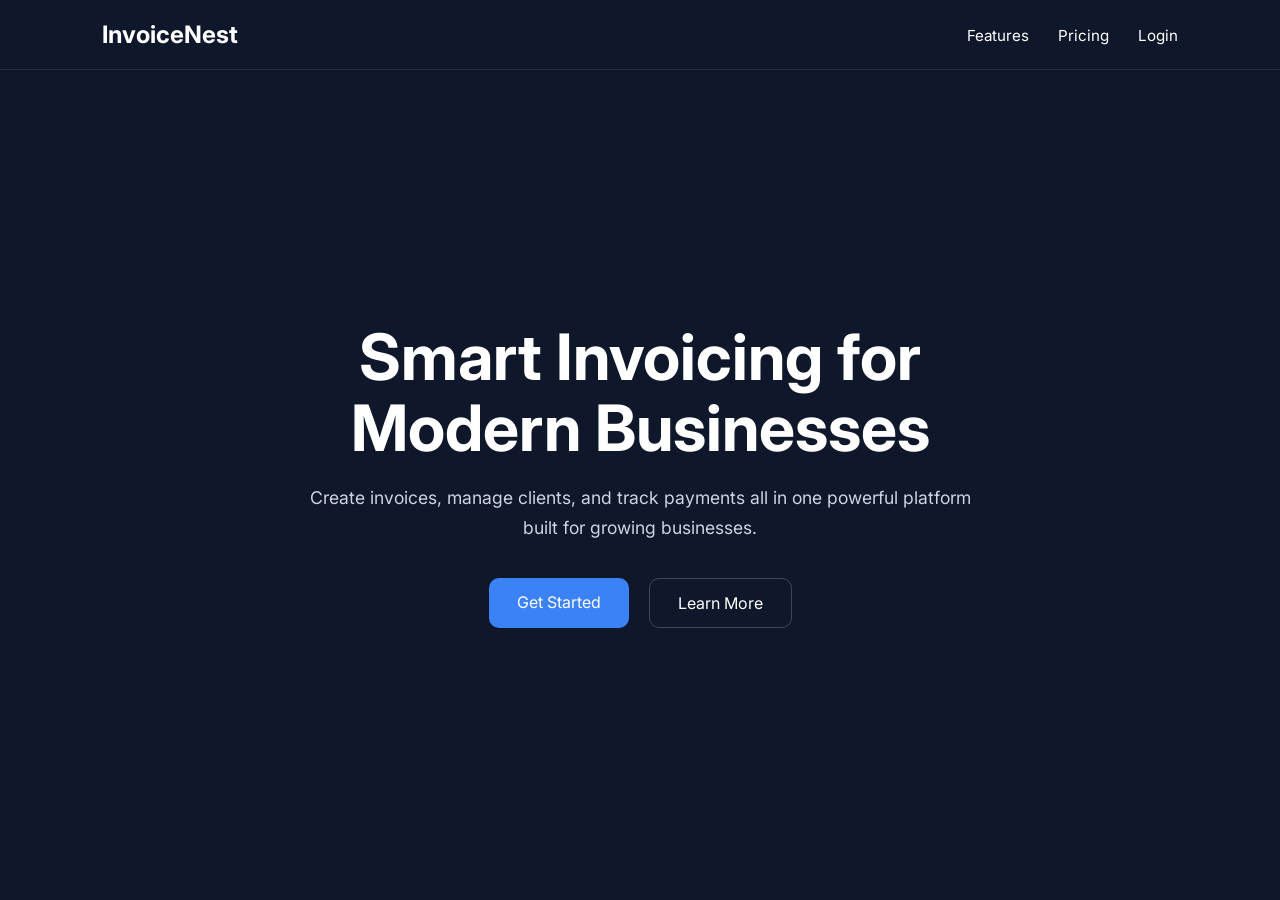
==== index.html @ 437168ba "Create index.html" ====
<!DOCTYPE html>
<html lang="en">
<head>
  <meta charset="UTF-8" />
  <meta name="viewport" content="width=device-width, initial-scale=1.0" />
  <title>InvoiceNest</title>

  <link rel="preconnect" href="https://fonts.googleapis.com">
  <link href="https://fonts.googleapis.com/css2?family=Inter:wght@400;500;600;700&display=swap" rel="stylesheet">

  <style>
    *{
      margin:0;
      padding:0;
      box-sizing:border-box;
      font-family:'Inter', sans-serif;
    }

    body{
      background:#0f172a;
      color:white;
    }

    header{
      display:flex;
      justify-content:space-between;
      align-items:center;
      padding:20px 8%;
      border-bottom:1px solid rgba(255,255,255,0.1);
    }

    .logo{
      font-size:1.5rem;
      font-weight:700;
    }

    nav a{
      color:white;
      text-decoration:none;
      margin-left:25px;
      font-size:0.95rem;
    }

    .hero{
      min-height:90vh;
      display:flex;
      justify-content:center;
      align-items:center;
      text-align:center;
      padding:0 8%;
    }

    .hero-content{
      max-width:700px;
    }

    .hero h1{
      font-size:4rem;
      line-height:1.1;
      margin-bottom:20px;
    }

    .hero p{
      font-size:1.1rem;
      color:#cbd5e1;
      margin-bottom:35px;
      line-height:1.7;
    }

    .buttons{
      display:flex;
      justify-content:center;
      gap:20px;
      flex-wrap:wrap;
    }

    .btn{
      padding:14px 28px;
      border:none;
      border-radius:10px;
      font-size:1rem;
      cursor:pointer;
      transition:0.3s;
      text-decoration:none;
    }

    .primary-btn{
      background:#3b82f6;
      color:white;
    }

    .primary-btn:hover{
      background:#2563eb;
    }

    .secondary-btn{
      border:1px solid rgba(255,255,255,0.2);
      color:white;
      background:transparent;
    }

    .secondary-btn:hover{
      background:rgba(255,255,255,0.05);
    }

    @media(max-width:768px){
      .hero h1{
        font-size:2.5rem;
      }

      nav{
        display:none;
      }
    }
  </style>
</head>
<body>

  <header>
    <div class="logo">InvoiceNest</div>

    <nav>
      <a href="#">Features</a>
      <a href="#">Pricing</a>
      <a href="#">Login</a>
    </nav>
  </header>

  <section class="hero">
    <div class="hero-content">
      <h1>
        Smart Invoicing for Modern Businesses
      </h1>

      <p>
        Create invoices, manage clients, and track payments
        all in one powerful platform built for growing businesses.
      </p>

      <div class="buttons">
        <a href="#" class="btn primary-btn">
          Get Started
        </a>

        <a href="#" class="btn secondary-btn">
          Learn More
        </a>
      </div>
    </div>
  </section>

</body>
</html>
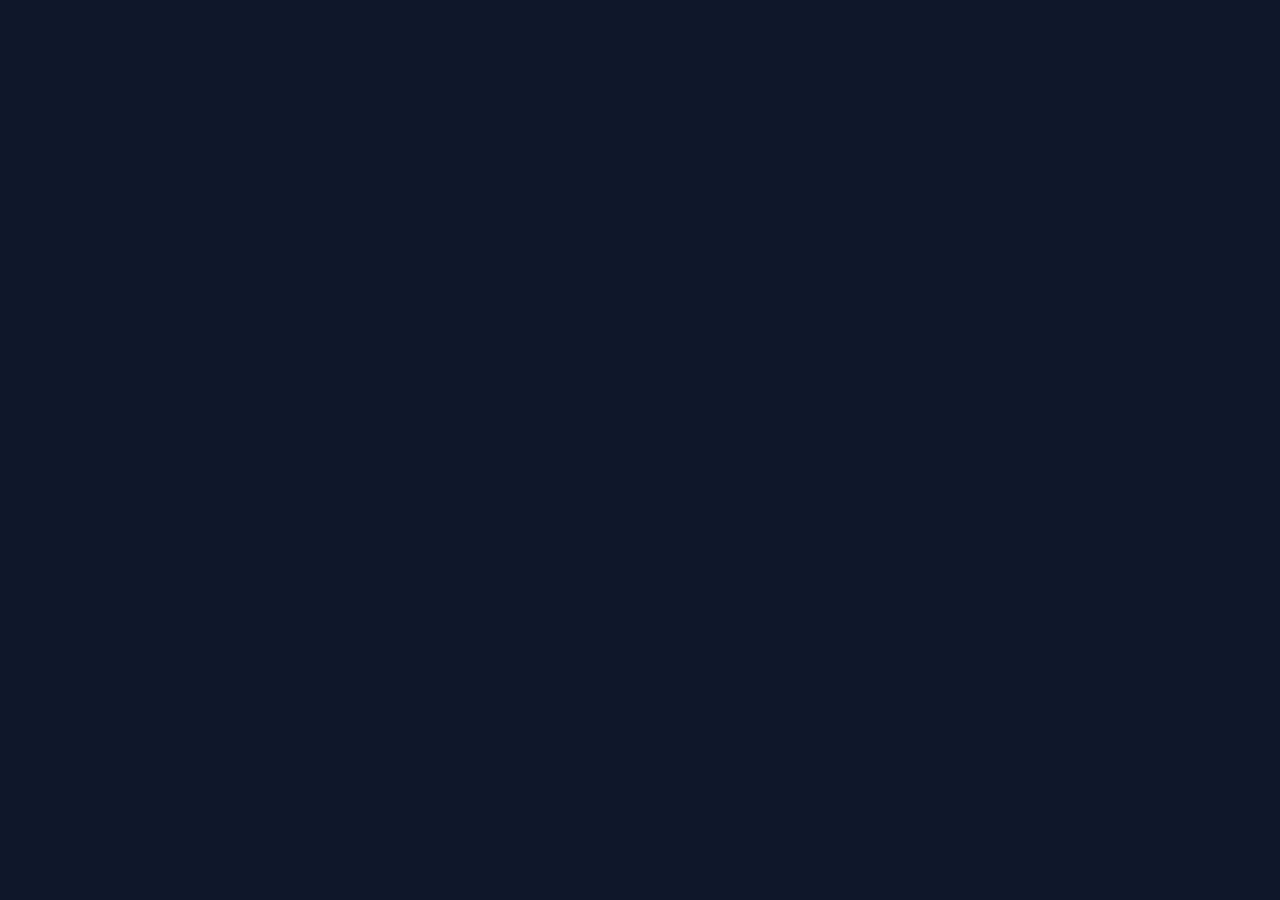
==== commit 46070f1b: "Update index.html" ====
--- a/index.html
+++ b/index.html
@@ -93,26 +93,7 @@
       background:#2563eb;
     }
 
-    .secondary-btn{
-      border:1px solid rgba(255,255,255,0.2);
-      color:white;
-      background:transparent;
-    }
-
-    .secondary-btn:hover{
-      background:rgba(255,255,255,0.05);
-    }
-
-    @media(max-width:768px){
-      .hero h1{
-        font-size:2.5rem;
-      }
-
-      nav{
-        display:none;
-      }
-    }
-  </style>
+    .secondary-
 </head>
 <body>
 
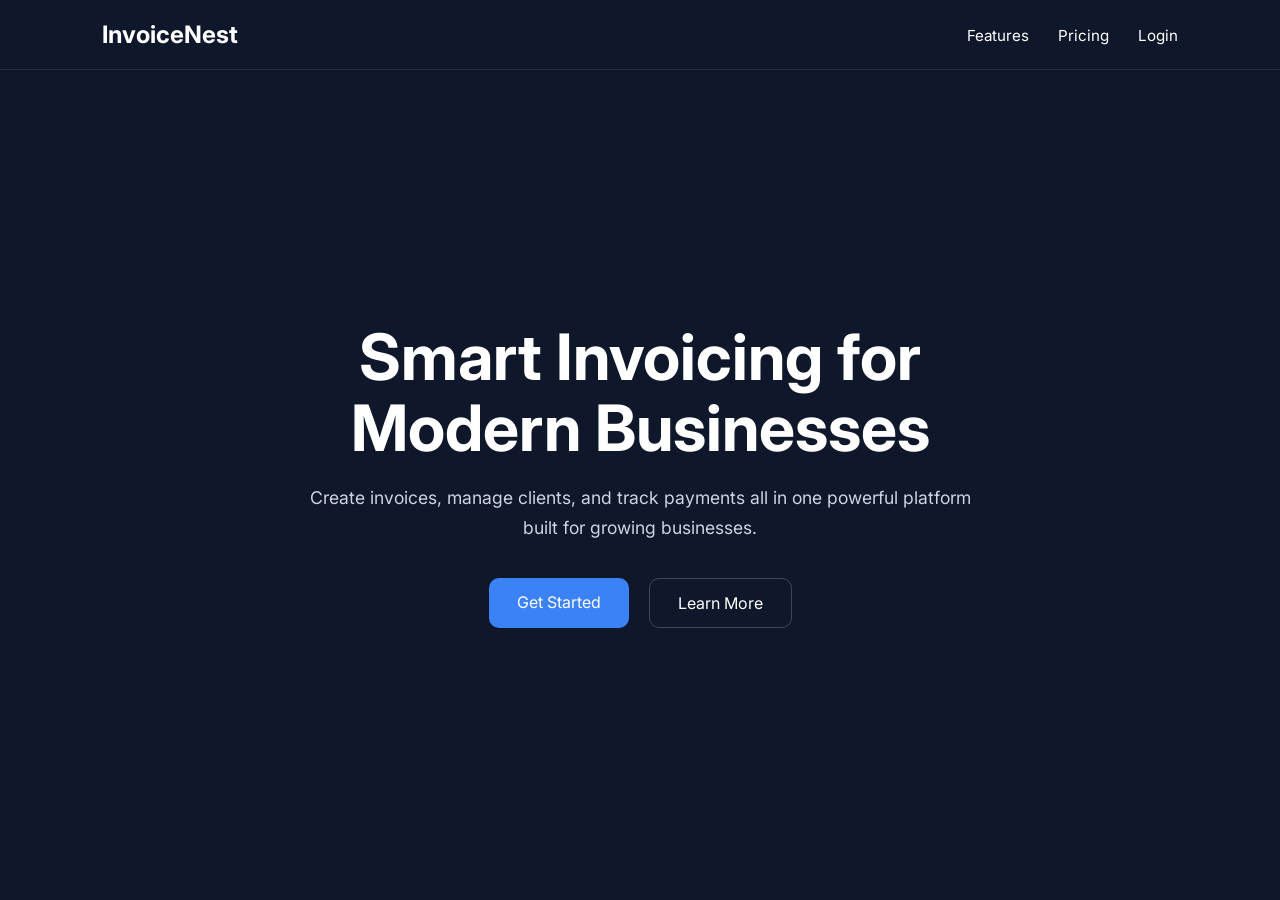
==== commit e785fe49: "Create index.html" ====
--- a/index.html
+++ b/index.html
@@ -3,98 +3,15 @@
 <head>
   <meta charset="UTF-8" />
   <meta name="viewport" content="width=device-width, initial-scale=1.0" />
+
   <title>InvoiceNest</title>
 
   <link rel="preconnect" href="https://fonts.googleapis.com">
   <link href="https://fonts.googleapis.com/css2?family=Inter:wght@400;500;600;700&display=swap" rel="stylesheet">
 
-  <style>
-    *{
-      margin:0;
-      padding:0;
-      box-sizing:border-box;
-      font-family:'Inter', sans-serif;
-    }
+  <link rel="stylesheet" href="style.css">
+</head>
 
-    body{
-      background:#0f172a;
-      color:white;
-    }
-
-    header{
-      display:flex;
-      justify-content:space-between;
-      align-items:center;
-      padding:20px 8%;
-      border-bottom:1px solid rgba(255,255,255,0.1);
-    }
-
-    .logo{
-      font-size:1.5rem;
-      font-weight:700;
-    }
-
-    nav a{
-      color:white;
-      text-decoration:none;
-      margin-left:25px;
-      font-size:0.95rem;
-    }
-
-    .hero{
-      min-height:90vh;
-      display:flex;
-      justify-content:center;
-      align-items:center;
-      text-align:center;
-      padding:0 8%;
-    }
-
-    .hero-content{
-      max-width:700px;
-    }
-
-    .hero h1{
-      font-size:4rem;
-      line-height:1.1;
-      margin-bottom:20px;
-    }
-
-    .hero p{
-      font-size:1.1rem;
-      color:#cbd5e1;
-      margin-bottom:35px;
-      line-height:1.7;
-    }
-
-    .buttons{
-      display:flex;
-      justify-content:center;
-      gap:20px;
-      flex-wrap:wrap;
-    }
-
-    .btn{
-      padding:14px 28px;
-      border:none;
-      border-radius:10px;
-      font-size:1rem;
-      cursor:pointer;
-      transition:0.3s;
-      text-decoration:none;
-    }
-
-    .primary-btn{
-      background:#3b82f6;
-      color:white;
-    }
-
-    .primary-btn:hover{
-      background:#2563eb;
-    }
-
-    .secondary-
-</head>
 <body>
 
   <header>
@@ -108,7 +25,9 @@
   </header>
 
   <section class="hero">
+
     <div class="hero-content">
+
       <h1>
         Smart Invoicing for Modern Businesses
       </h1>
@@ -119,6 +38,7 @@
       </p>
 
       <div class="buttons">
+
         <a href="#" class="btn primary-btn">
           Get Started
         </a>
@@ -126,8 +46,11 @@
         <a href="#" class="btn secondary-btn">
           Learn More
         </a>
+
       </div>
+
     </div>
+
   </section>
 
 </body>
--- a/style.css
+++ b/style.css
@@ -0,0 +1,103 @@
+*{
+  margin:0;
+  padding:0;
+  box-sizing:border-box;
+  font-family:'Inter', sans-serif;
+}
+
+body{
+  background:#0f172a;
+  color:white;
+}
+
+header{
+  display:flex;
+  justify-content:space-between;
+  align-items:center;
+  padding:20px 8%;
+  border-bottom:1px solid rgba(255,255,255,0.1);
+}
+
+.logo{
+  font-size:1.5rem;
+  font-weight:700;
+}
+
+nav a{
+  color:white;
+  text-decoration:none;
+  margin-left:25px;
+  font-size:0.95rem;
+}
+
+.hero{
+  min-height:90vh;
+  display:flex;
+  justify-content:center;
+  align-items:center;
+  text-align:center;
+  padding:0 8%;
+}
+
+.hero-content{
+  max-width:700px;
+}
+
+.hero h1{
+  font-size:4rem;
+  line-height:1.1;
+  margin-bottom:20px;
+}
+
+.hero p{
+  font-size:1.1rem;
+  color:#cbd5e1;
+  margin-bottom:35px;
+  line-height:1.7;
+}
+
+.buttons{
+  display:flex;
+  justify-content:center;
+  gap:20px;
+  flex-wrap:wrap;
+}
+
+.btn{
+  padding:14px 28px;
+  border:none;
+  border-radius:10px;
+  font-size:1rem;
+  cursor:pointer;
+  transition:0.3s;
+  text-decoration:none;
+}
+
+.primary-btn{
+  background:#3b82f6;
+  color:white;
+}
+
+.primary-btn:hover{
+  background:#2563eb;
+}
+
+.secondary-btn{
+  border:1px solid rgba(255,255,255,0.2);
+  color:white;
+  background:transparent;
+}
+
+.secondary-btn:hover{
+  background:rgba(255,255,255,0.05);
+}
+
+@media(max-width:768px){
+  .hero h1{
+    font-size:2.5rem;
+  }
+
+  nav{
+    display:none;
+  }
+}
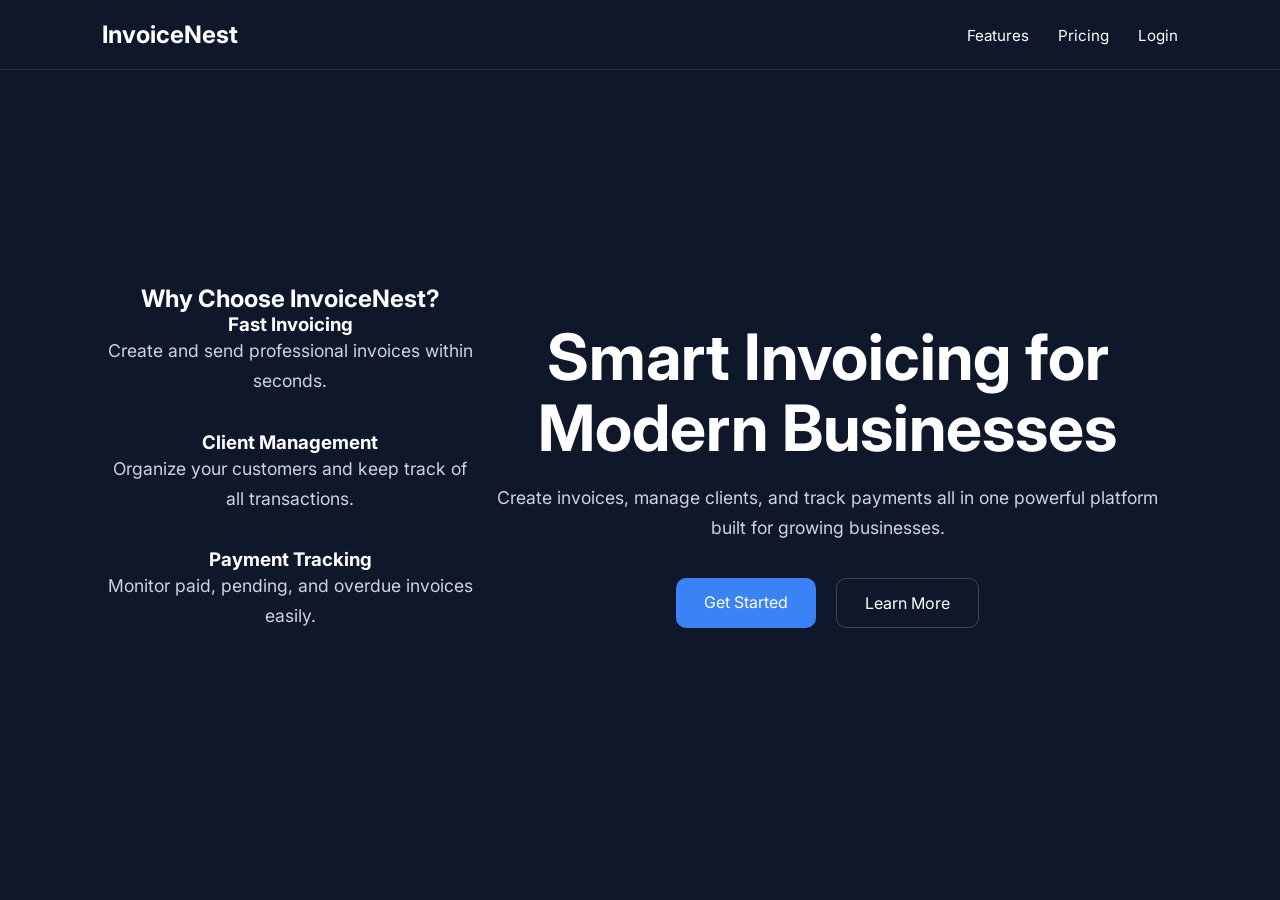
==== commit e9783a7f: "Update index.html" ====
--- a/index.html
+++ b/index.html
@@ -25,7 +25,39 @@
   </header>
 
   <section class="hero">
+<section class="features">
 
+  <h2>Why Choose InvoiceNest?</h2>
+
+  <div class="feature-container">
+
+    <div class="feature-card">
+      <h3>Fast Invoicing</h3>
+
+      <p>
+        Create and send professional invoices within seconds.
+      </p>
+    </div>
+
+    <div class="feature-card">
+      <h3>Client Management</h3>
+
+      <p>
+        Organize your customers and keep track of all transactions.
+      </p>
+    </div>
+
+    <div class="feature-card">
+      <h3>Payment Tracking</h3>
+
+      <p>
+        Monitor paid, pending, and overdue invoices easily.
+      </p>
+    </div>
+
+  </div>
+
+</section>
     <div class="hero-content">
 
       <h1>
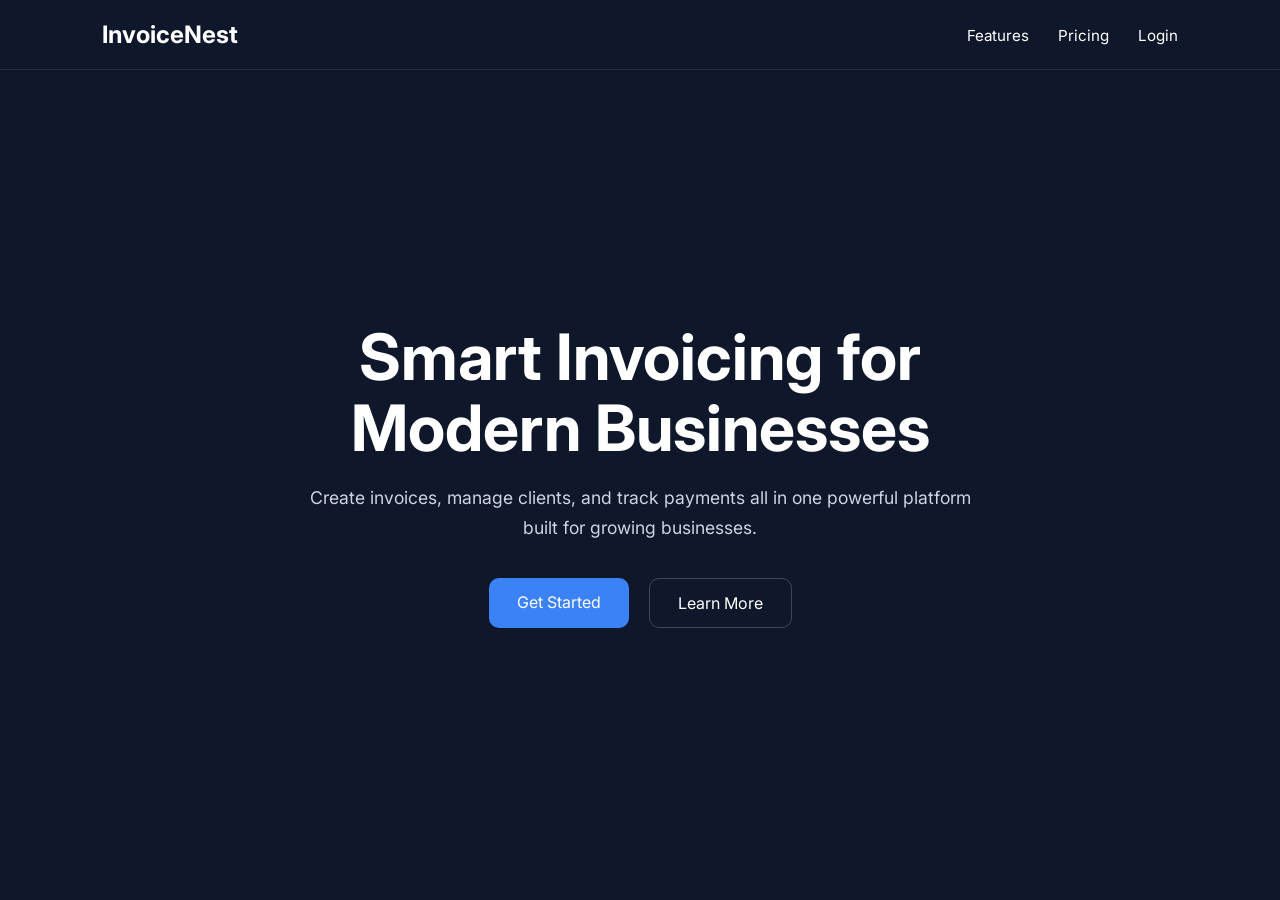
==== commit d19b8667: "Update index.html" ====
--- a/index.html
+++ b/index.html
@@ -25,64 +25,30 @@
   </header>
 
   <section class="hero">
-<section class="features">
+<div class="hero-content">
 
-  <h2>Why Choose InvoiceNest?</h2>
+  <h1>
+    Smart Invoicing for Modern Businesses
+  </h1>
 
-  <div class="feature-container">
+  <p>
+    Create invoices, manage clients, and track payments
+    all in one powerful platform built for growing businesses.
+  </p>
 
-    <div class="feature-card">
-      <h3>Fast Invoicing</h3>
+  <div class="buttons">
 
-      <p>
-        Create and send professional invoices within seconds.
-      </p>
-    </div>
+    <a href="#" class="btn primary-btn">
+      Get Started
+    </a>
 
-    <div class="feature-card">
-      <h3>Client Management</h3>
-
-      <p>
-        Organize your customers and keep track of all transactions.
-      </p>
-    </div>
-
-    <div class="feature-card">
-      <h3>Payment Tracking</h3>
-
-      <p>
-        Monitor paid, pending, and overdue invoices easily.
-      </p>
-    </div>
+    <a href="#" class="btn secondary-btn">
+      Learn More
+    </a>
 
   </div>
 
-</section>
-    <div class="hero-content">
-
-      <h1>
-        Smart Invoicing for Modern Businesses
-      </h1>
-
-      <p>
-        Create invoices, manage clients, and track payments
-        all in one powerful platform built for growing businesses.
-      </p>
-
-      <div class="buttons">
-
-        <a href="#" class="btn primary-btn">
-          Get Started
-        </a>
-
-        <a href="#" class="btn secondary-btn">
-          Learn More
-        </a>
-
-      </div>
-
-    </div>
-
+</div>
   </section>
 
 </body>
--- a/style.css
+++ b/style.css
@@ -101,3 +101,42 @@
     display:none;
   }
 }
+.features{
+  padding:100px 8%;
+  background:#111827;
+  text-align:center;
+}
+
+.features h2{
+  font-size:2.5rem;
+  margin-bottom:60px;
+}
+
+.feature-container{
+  display:flex;
+  justify-content:center;
+  gap:30px;
+  flex-wrap:wrap;
+}
+
+.feature-card{
+  background:#1e293b;
+  padding:30px;
+  border-radius:16px;
+  width:300px;
+  transition:0.3s;
+}
+
+.feature-card:hover{
+  transform:translateY(-10px);
+}
+
+.feature-card h3{
+  margin-bottom:15px;
+  font-size:1.3rem;
+}
+
+.feature-card p{
+  color:#cbd5e1;
+  line-height:1.7;
+}
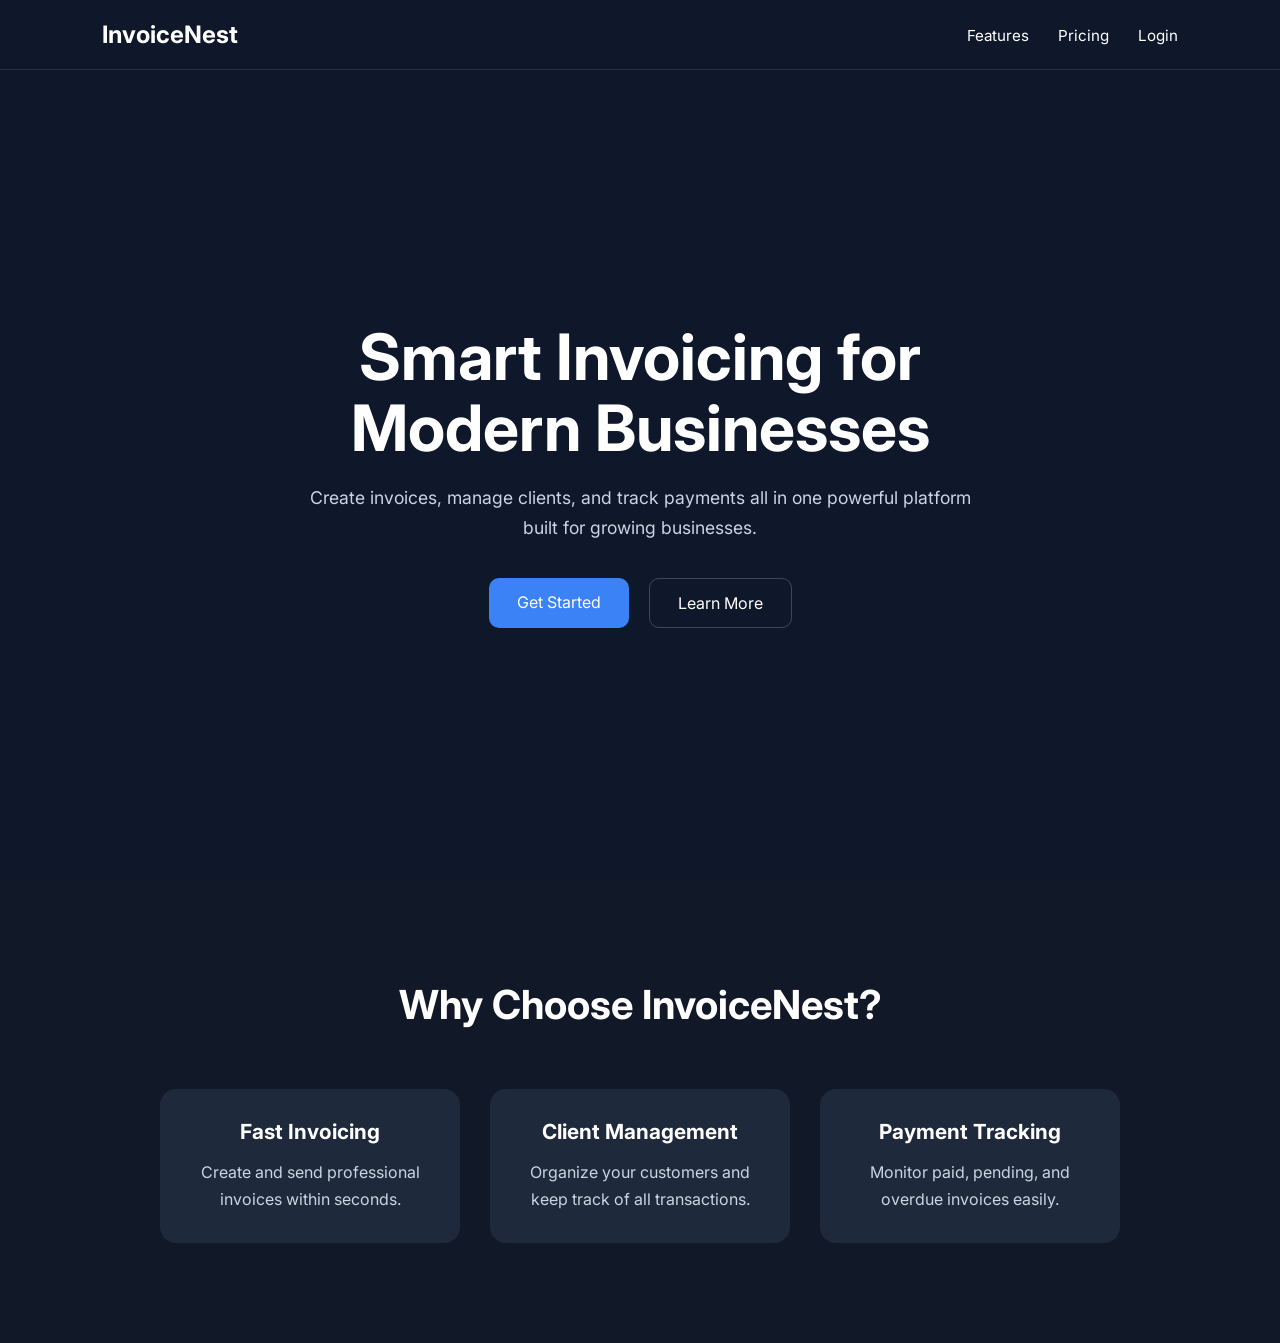
==== commit 9e37e9ab: "Update index.html" ====
--- a/index.html
+++ b/index.html
@@ -1,5 +1,6 @@
 <!DOCTYPE html>
 <html lang="en">
+
 <head>
   <meta charset="UTF-8" />
   <meta name="viewport" content="width=device-width, initial-scale=1.0" />
@@ -7,6 +8,7 @@
   <title>InvoiceNest</title>
 
   <link rel="preconnect" href="https://fonts.googleapis.com">
+
   <link href="https://fonts.googleapis.com/css2?family=Inter:wght@400;500;600;700&display=swap" rel="stylesheet">
 
   <link rel="stylesheet" href="style.css">
@@ -15,41 +17,87 @@
 <body>
 
   <header>
-    <div class="logo">InvoiceNest</div>
+
+    <div class="logo">
+      InvoiceNest
+    </div>
 
     <nav>
       <a href="#">Features</a>
       <a href="#">Pricing</a>
       <a href="#">Login</a>
     </nav>
+
   </header>
 
+
   <section class="hero">
-<div class="hero-content">
 
-  <h1>
-    Smart Invoicing for Modern Businesses
-  </h1>
+    <div class="hero-content">
 
-  <p>
-    Create invoices, manage clients, and track payments
-    all in one powerful platform built for growing businesses.
-  </p>
+      <h1>
+        Smart Invoicing for Modern Businesses
+      </h1>
 
-  <div class="buttons">
+      <p>
+        Create invoices, manage clients, and track payments
+        all in one powerful platform built for growing businesses.
+      </p>
 
-    <a href="#" class="btn primary-btn">
-      Get Started
-    </a>
+      <div class="buttons">
 
-    <a href="#" class="btn secondary-btn">
-      Learn More
-    </a>
+        <a href="#" class="btn primary-btn">
+          Get Started
+        </a>
 
-  </div>
+        <a href="#" class="btn secondary-btn">
+          Learn More
+        </a>
 
-</div>
+      </div>
+
+    </div>
+
   </section>
 
+
+  <section class="features">
+
+    <h2>Why Choose InvoiceNest?</h2>
+
+    <div class="feature-container">
+
+      <div class="feature-card">
+        <h3>Fast Invoicing</h3>
+
+        <p>
+          Create and send professional invoices within seconds.
+        </p>
+      </div>
+
+
+      <div class="feature-card">
+        <h3>Client Management</h3>
+
+        <p>
+          Organize your customers and keep track of all transactions.
+        </p>
+      </div>
+
+
+      <div class="feature-card">
+        <h3>Payment Tracking</h3>
+
+        <p>
+          Monitor paid, pending, and overdue invoices easily.
+        </p>
+      </div>
+
+    </div>
+
+  </section>
+
+
 </body>
+
 </html>
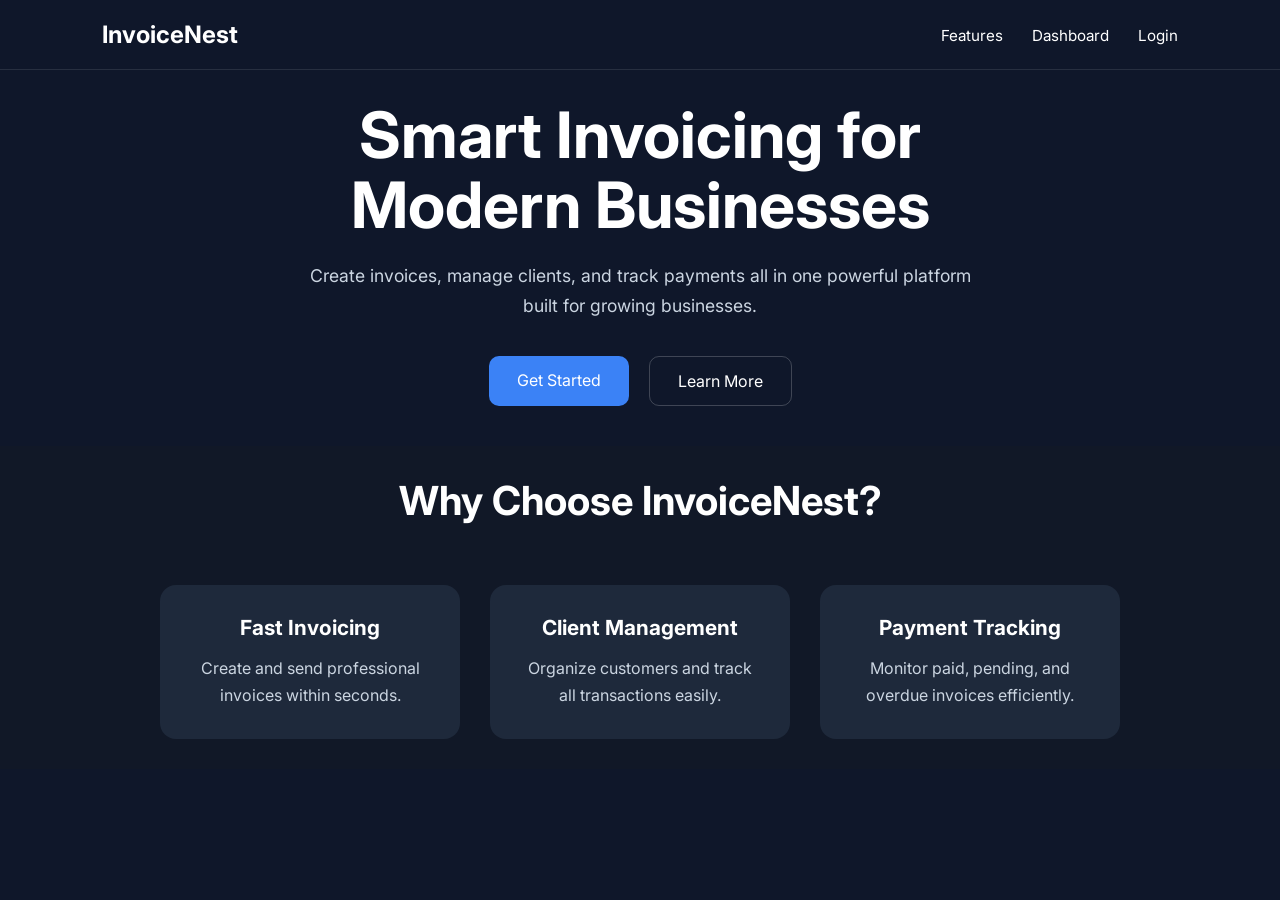
==== commit 688cc7fb: "Update index.html" ====
--- a/index.html
+++ b/index.html
@@ -2,8 +2,8 @@
 <html lang="en">
 
 <head>
-  <meta charset="UTF-8" />
-  <meta name="viewport" content="width=device-width, initial-scale=1.0" />
+  <meta charset="UTF-8">
+  <meta name="viewport" content="width=device-width, initial-scale=1.0">
 
   <title>InvoiceNest</title>
 
@@ -16,6 +16,8 @@
 
 <body>
 
+  <!-- HEADER -->
+
   <header>
 
     <div class="logo">
@@ -23,13 +25,15 @@
     </div>
 
     <nav>
-      <a href="#">Features</a>
-      <a href="#">Pricing</a>
-      <a href="#">Login</a>
+      <a href="#features">Features</a>
+      <a href="dashboard.html">Dashboard</a>
+      <a href="login.html">Login</a>
     </nav>
 
   </header>
 
+
+  <!-- HERO SECTION -->
 
   <section class="hero">
 
@@ -46,11 +50,11 @@
 
       <div class="buttons">
 
-        <a href="#" class="btn primary-btn">
+        <a href="signup.html" class="btn primary-btn">
           Get Started
         </a>
 
-        <a href="#" class="btn secondary-btn">
+        <a href="#features" class="btn secondary-btn">
           Learn More
         </a>
 
@@ -61,43 +65,50 @@
   </section>
 
 
-  <section class="features">
+  <!-- FEATURES SECTION -->
+
+  <section class="features" id="features">
 
     <h2>Why Choose InvoiceNest?</h2>
 
     <div class="feature-container">
 
       <div class="feature-card">
+
         <h3>Fast Invoicing</h3>
 
         <p>
           Create and send professional invoices within seconds.
         </p>
+
       </div>
 
 
       <div class="feature-card">
+
         <h3>Client Management</h3>
 
         <p>
-          Organize your customers and keep track of all transactions.
+          Organize customers and track all transactions easily.
         </p>
+
       </div>
 
 
       <div class="feature-card">
+
         <h3>Payment Tracking</h3>
 
         <p>
-          Monitor paid, pending, and overdue invoices easily.
+          Monitor paid, pending, and overdue invoices efficiently.
         </p>
+
       </div>
 
     </div>
 
   </section>
 
-
 </body>
 
 </html>
--- a/style.css
+++ b/style.css
@@ -31,14 +31,13 @@
 }
 
 .hero{
-  min-height:90vh;
+  padding:30px 8%;
+  padding-bottom:40px;
   display:flex;
   justify-content:center;
   align-items:center;
   text-align:center;
-  padding:0 8%;
-}
-
+}
 .hero-content{
   max-width:700px;
 }
@@ -92,17 +91,8 @@
   background:rgba(255,255,255,0.05);
 }
 
-@media(max-width:768px){
-  .hero h1{
-    font-size:2.5rem;
-  }
-
-  nav{
-    display:none;
-  }
-}
 .features{
-  padding:100px 8%;
+  padding:30px 8%;
   background:#111827;
   text-align:center;
 }
@@ -140,3 +130,218 @@
   color:#cbd5e1;
   line-height:1.7;
 }
+
+@media(max-width:768px){
+
+  .hero h1{
+    font-size:2.5rem;
+  }
+
+  nav{
+    display:none;
+  }
+
+}
+/* DASHBOARD */
+
+.dashboard{
+  display:flex;
+  min-height:100vh;
+}
+
+.sidebar{
+  width:250px;
+  background:#111827;
+  padding:30px 20px;
+  border-right:1px solid rgba(255,255,255,0.1);
+}
+
+.sidebar-logo{
+  font-size:1.5rem;
+  font-weight:700;
+  margin-bottom:50px;
+}
+
+.sidebar-menu{
+  display:flex;
+  flex-direction:column;
+  gap:20px;
+}
+
+.sidebar-menu a{
+  color:#cbd5e1;
+  text-decoration:none;
+  font-size:1rem;
+  transition:0.3s;
+}
+
+.sidebar-menu a:hover{
+  color:white;
+}
+
+.main-content{
+  flex:1;
+  padding:30px;
+}
+
+.topbar{
+  display:flex;
+  justify-content:space-between;
+  align-items:center;
+  margin-bottom:40px;
+}
+
+.topbar h1{
+  font-size:2rem;
+}
+
+.create-btn{
+  background:#3b82f6;
+  color:white;
+  border:none;
+  padding:12px 20px;
+  border-radius:10px;
+  cursor:pointer;
+  font-size:1rem;
+}
+
+.stats{
+  display:grid;
+  grid-template-columns:repeat(auto-fit, minmax(220px,1fr));
+  gap:20px;
+  margin-bottom:40px;
+}
+
+.stat-card{
+  background:#1e293b;
+  padding:25px;
+  border-radius:16px;
+}
+
+.stat-card h3{
+  color:#cbd5e1;
+  margin-bottom:15px;
+}
+
+.stat-card p{
+  font-size:2rem;
+  font-weight:700;
+}
+
+.recent-invoices{
+  background:#1e293b;
+  padding:25px;
+  border-radius:16px;
+}
+
+.recent-invoices h2{
+  margin-bottom:20px;
+}
+
+table{
+  width:100%;
+  border-collapse:collapse;
+}
+
+th,
+td{
+  text-align:left;
+  padding:15px 10px;
+  border-bottom:1px solid rgba(255,255,255,0.1);
+}
+
+.paid{
+  color:#22c55e;
+}
+
+.pending{
+  color:#f59e0b;
+}
+
+@media(max-width:768px){
+
+  .dashboard{
+    flex-direction:column;
+  }
+
+  .sidebar{
+    width:100%;
+  }
+
+  .topbar{
+    flex-direction:column;
+    align-items:flex-start;
+    gap:20px;
+  }
+
+}
+/* AUTH PAGES */
+
+.auth-page{
+  min-height:100vh;
+  display:flex;
+  justify-content:center;
+  align-items:center;
+  padding:20px;
+}
+
+.auth-box{
+  width:100%;
+  max-width:420px;
+  background:#111827;
+  padding:40px 30px;
+  border-radius:20px;
+  border:1px solid rgba(255,255,255,0.08);
+}
+
+.auth-box h1{
+  font-size:2rem;
+  margin-bottom:10px;
+}
+
+.auth-box p{
+  color:#cbd5e1;
+  margin-bottom:30px;
+  line-height:1.6;
+}
+
+.auth-box form{
+  display:flex;
+  flex-direction:column;
+  gap:20px;
+}
+
+.auth-box input{
+  background:#1e293b;
+  border:none;
+  padding:16px;
+  border-radius:12px;
+  color:white;
+  font-size:1rem;
+}
+
+.auth-box input:focus{
+  outline:2px solid #3b82f6;
+}
+
+.auth-box button{
+  background:#3b82f6;
+  color:white;
+  border:none;
+  padding:16px;
+  border-radius:12px;
+  font-size:1rem;
+  cursor:pointer;
+  font-weight:600;
+}
+
+.auth-link{
+  margin-top:25px;
+  text-align:center;
+  color:#cbd5e1;
+}
+
+.auth-link a{
+  color:#3b82f6;
+  text-decoration:none;
+}
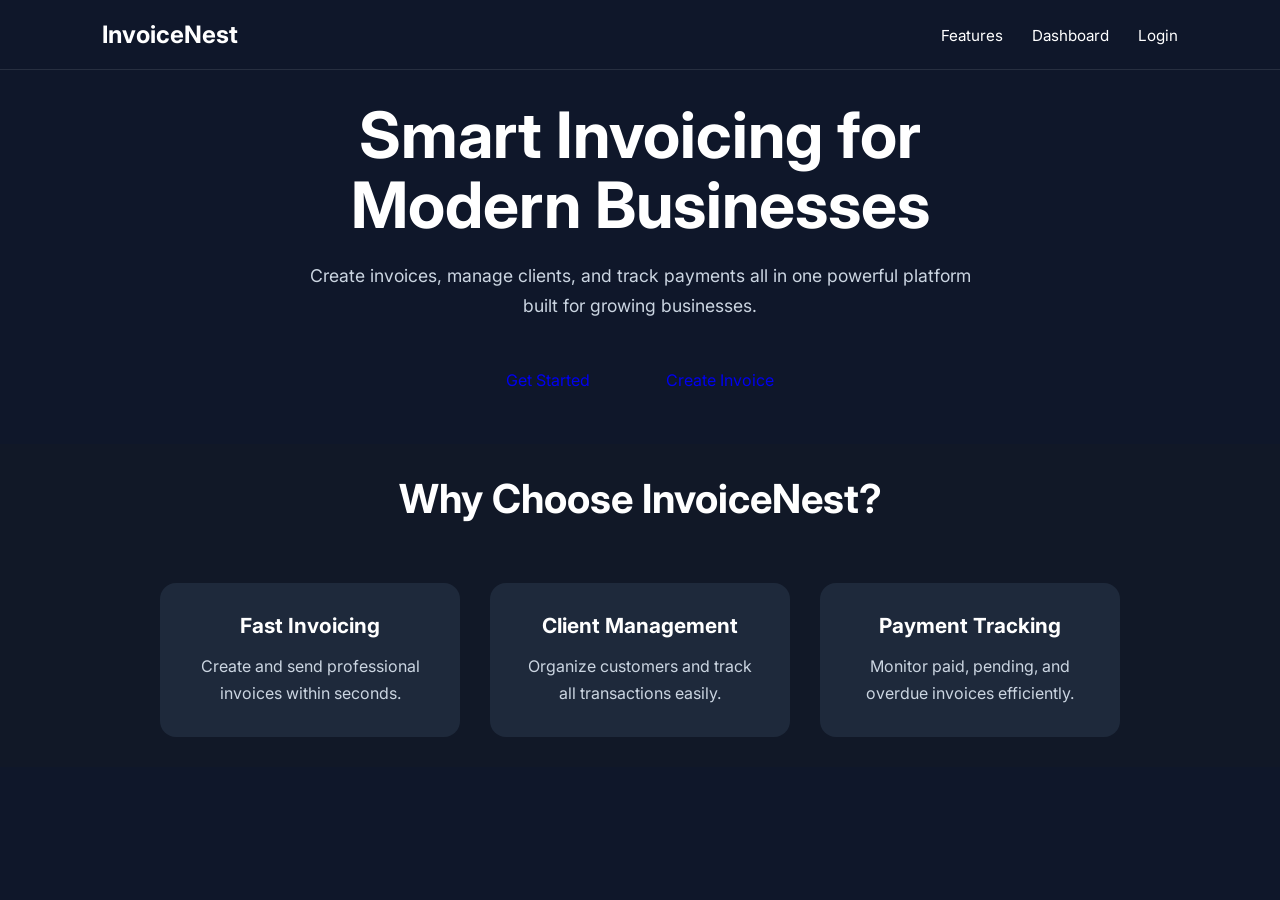
==== commit 50d49c7e: "Update index.html" ====
--- a/index.html
+++ b/index.html
@@ -50,13 +50,13 @@
 
       <div class="buttons">
 
-        <a href="signup.html" class="btn primary-btn">
-          Get Started
-        </a>
+        <a href="dashboard.html" class="btn primary">
+  Get Started
+</a>
 
-        <a href="#features" class="btn secondary-btn">
-          Learn More
-        </a>
+<a href="create-invoice.html" class="btn secondary">
+  Create Invoice
+</a>
 
       </div>
 
--- a/style.css
+++ b/style.css
@@ -345,3 +345,258 @@
   color:#3b82f6;
   text-decoration:none;
 }
+/* WELCOME BANNER */
+
+.welcome-banner{
+  background:linear-gradient(
+    135deg,
+    #2563eb,
+    #1d4ed8
+  );
+
+  padding:30px;
+  border-radius:20px;
+  margin-bottom:30px;
+}
+
+.welcome-banner h2{
+  font-size:2rem;
+  margin-bottom:10px;
+}
+
+.welcome-banner p{
+  color:#dbeafe;
+}
+/* PREMIUM INVOICES PAGE */
+
+.active-link{
+  color:white !important;
+}
+
+.topbar-text{
+  color:#94a3b8;
+  margin-top:8px;
+}
+
+.invoice-summary{
+  display:grid;
+  grid-template-columns:repeat(auto-fit, minmax(220px,1fr));
+  gap:20px;
+  margin-bottom:35px;
+}
+
+.summary-card{
+  background:#1e293b;
+  padding:28px;
+  border-radius:20px;
+  border:1px solid rgba(255,255,255,0.05);
+  transition:0.3s;
+}
+
+.summary-card:hover{
+  transform:translateY(-6px);
+}
+
+.summary-card span{
+  color:#94a3b8;
+  font-size:0.95rem;
+}
+
+.summary-card h2{
+  font-size:2rem;
+  margin:15px 0 10px;
+}
+
+.summary-card small{
+  color:#3b82f6;
+}
+
+.invoice-table-section{
+  background:#1e293b;
+  padding:30px;
+  border-radius:20px;
+  border:1px solid rgba(255,255,255,0.05);
+}
+
+.table-header{
+  display:flex;
+  justify-content:space-between;
+  align-items:center;
+  gap:20px;
+  margin-bottom:30px;
+}
+
+.table-header h2{
+  margin-bottom:8px;
+}
+
+.table-header p{
+  color:#94a3b8;
+}
+
+.table-header input{
+  background:#0f172a;
+  border:none;
+  padding:15px;
+  border-radius:14px;
+  color:white;
+  width:260px;
+  outline:none;
+}
+
+table{
+  width:100%;
+  border-collapse:collapse;
+}
+
+th{
+  color:#94a3b8;
+  font-weight:500;
+  padding:18px 12px;
+  text-align:left;
+}
+
+td{
+  padding:20px 12px;
+  border-top:1px solid rgba(255,255,255,0.06);
+}
+
+.status{
+  padding:8px 14px;
+  border-radius:30px;
+  font-size:0.9rem;
+  font-weight:600;
+}
+
+.paid-status{
+  background:rgba(34,197,94,0.15);
+  color:#22c55e;
+}
+
+.pending-status{
+  background:rgba(245,158,11,0.15);
+  color:#f59e0b;
+}
+
+.overdue-status{
+  background:rgba(239,68,68,0.15);
+  color:#ef4444;
+}
+
+@media(max-width:768px){
+
+  .table-header{
+    flex-direction:column;
+    align-items:flex-start;
+  }
+
+  .table-header input{
+    width:100%;
+  }
+
+}
+/* CLIENTS PAGE */
+
+.client-avatar{
+  width:42px;
+  height:42px;
+  border-radius:50%;
+  background:#2563eb;
+  display:flex;
+  justify-content:center;
+  align-items:center;
+  font-weight:700;
+}
+/* SETTINGS PAGE */
+
+.settings-section{
+  background:#1e293b;
+  padding:30px;
+  border-radius:20px;
+  margin-bottom:30px;
+  border:1px solid rgba(255,255,255,0.05);
+}
+
+.settings-section h2{
+  margin-bottom:25px;
+}
+
+.settings-grid{
+  display:grid;
+  grid-template-columns:repeat(auto-fit, minmax(250px,1fr));
+  gap:20px;
+}
+
+.input-group{
+  display:flex;
+  flex-direction:column;
+}
+
+.input-group label{
+  margin-bottom:10px;
+  color:#cbd5e1;
+}
+
+.input-group input,
+.input-group select{
+  background:#0f172a;
+  border:none;
+  padding:16px;
+  border-radius:14px;
+  color:white;
+  font-size:1rem;
+  outline:none;
+}
+
+.save-settings-btn{
+  background:#3b82f6;
+  color:white;
+  border:none;
+  padding:16px 28px;
+  border-radius:14px;
+  font-size:1rem;
+  cursor:pointer;
+  font-weight:600;
+}
+/* CREATE INVOICE PAGE */
+
+.invoice-form-section{
+  background:#1e293b;
+  padding:30px;
+  border-radius:20px;
+  border:1px solid rgba(255,255,255,0.05);
+}
+
+.invoice-form{
+  display:flex;
+  flex-direction:column;
+  gap:25px;
+}
+
+.form-grid{
+  display:grid;
+  grid-template-columns:repeat(auto-fit, minmax(250px,1fr));
+  gap:20px;
+}
+
+.invoice-form textarea{
+  background:#0f172a;
+  border:none;
+  min-height:160px;
+  padding:16px;
+  border-radius:14px;
+  color:white;
+  resize:none;
+  font-size:1rem;
+  outline:none;
+}
+
+.invoice-form select{
+  background:#0f172a;
+  border:none;
+  padding:16px;
+  border-radius:14px;
+  color:white;
+  font-size:1rem;
+  outline:none;
+}
